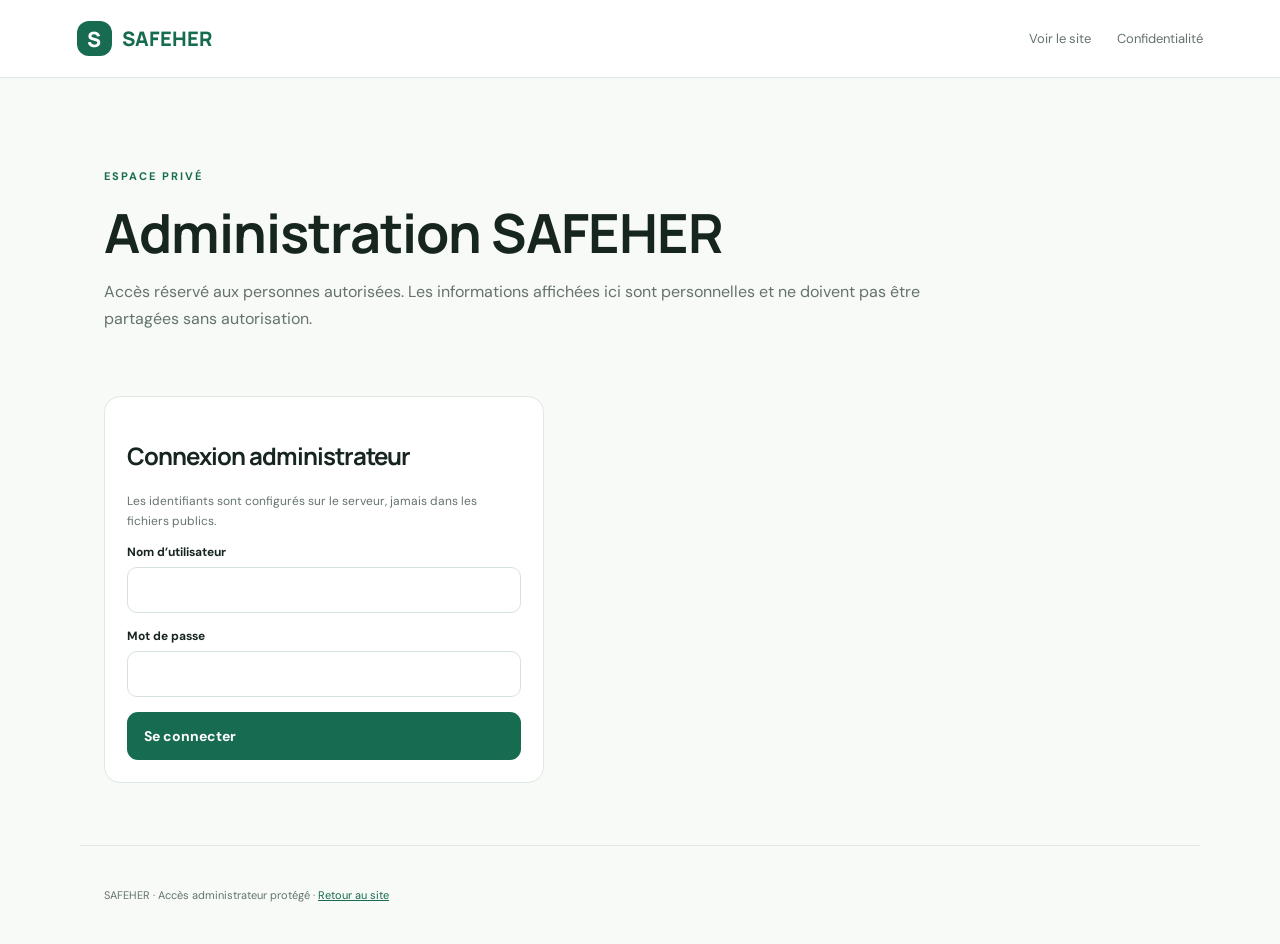
==== admin.html @ 68398f99 "maj pages" ====
<!doctype html>
<html lang="fr"><head><meta charset="utf-8"><meta name="viewport" content="width=device-width,initial-scale=1"><title>Administration · SAFEHER</title><link rel="stylesheet" href="/assets/style.css"></head>
<body><header class="top"><a class="brand" href="/"><span class="logo">S</span> SAFEHER</a><nav><a href="/">Voir le site</a><a href="/confidentialite">Confidentialité</a></nav></header>
<main class="admin-wrap">
<section class="page-hero"><span class="eyebrow">ESPACE PRIVÉ</span><h1>Administration SAFEHER</h1><p>Accès réservé aux personnes autorisées. Les informations affichées ici sont personnelles et ne doivent pas être partagées sans autorisation.</p></section>
<div id="notice" class="alert hidden" role="status"></div>
<section id="login-panel" class="admin-card admin-form"><h2>Connexion administrateur</h2><p class="small-note">Les identifiants sont configurés sur le serveur, jamais dans les fichiers publics.</p>
<form id="login-form"><label>Nom d’utilisateur<input name="username" autocomplete="username" required></label><label>Mot de passe<input name="password" type="password" autocomplete="current-password" required></label><button type="submit" id="login-button">Se connecter</button></form></section>
<section id="dashboard" class="hidden">
<div class="admin-header"><div><h2>Vue d’ensemble</h2><p class="small-note">Données réelles reçues par le backend SAFEHER.</p></div><div class="admin-actions"><button id="refresh" class="secondary" type="button">Actualiser</button><button id="export" type="button">Exporter CSV</button><button id="logout" class="secondary" type="button">Déconnexion</button></div></div>
<div class="admin-stats"><div class="metric"><span>Total des inscriptions</span><strong id="metric-total">0</strong></div><div class="metric"><span>Souhaitent être recontacté·es</span><strong id="metric-followup">0</strong></div><div class="metric"><span>Numéros renseignés</span><strong id="metric-phone">0</strong></div></div>
<div class="admin-card"><label>Rechercher par nom, région, ville ou profil<input id="search" type="search" placeholder="Saisir un terme…"></label><p class="small-note">Les coordonnées téléphoniques ne sont visibles que dans cet espace privé. Limitez leur consultation aux personnes autorisées.</p></div>
<div class="table-wrap"><table><thead><tr><th>ID</th><th>Prénom / pseudonyme</th><th>Région</th><th>Ville</th><th>Profil</th><th>Téléphone</th><th>Recontact</th><th>Date</th></tr></thead><tbody id="registrations"><tr><td colspan="8" class="empty">Chargement…</td></tr></tbody></table></div>
<p id="result-count" class="small-note"></p>
</section>
</main><footer class="admin-wrap">SAFEHER · Accès administrateur protégé · <a href="/">Retour au site</a></footer>
<script src="/assets/admin.js"></script></body></html>
---- assets/style.css ----
@import url('https://fonts.googleapis.com/css2?family=DM+Sans:wght@400;500;600;700&family=Manrope:wght@500;600;700;800&display=swap');
:root{--ink:#17251f;--green:#176b50;--mint:#e8f5ee;--muted:#65736c;--line:#dfe8e2;--paper:#f7faf7}
*{box-sizing:border-box}body{margin:0;background:var(--paper);color:var(--ink);font-family:'DM Sans',sans-serif}.top{height:78px;display:flex;align-items:center;justify-content:space-between;padding:0 6vw;background:#fff;border-bottom:1px solid var(--line)}.brand{text-decoration:none;font:800 20px Manrope,sans-serif;display:flex;align-items:center;gap:10px}.logo{display:grid;place-items:center;width:35px;height:35px;border-radius:12px;background:var(--green);color:white;font:800 21px Manrope}nav{display:flex;gap:26px}nav a{text-decoration:none;font-size:13px;color:var(--muted)}main{max-width:1180px;margin:auto;padding:54px 24px 30px}.hero{display:grid;grid-template-columns:1fr 470px;gap:70px;align-items:start}.hero-copy{padding-top:38px}.eyebrow{font-size:11px;letter-spacing:2px;font-weight:700;color:var(--green)}h1,h2,h3{font-family:Manrope,sans-serif;letter-spacing:-1px}h1{font-size:clamp(36px,4.6vw,58px);line-height:1.08;max-width:600px;margin:18px 0}p{line-height:1.65;color:var(--muted)}.hero-copy>p{font-size:17px;max-width:550px}.note{background:var(--mint);border-left:3px solid var(--green);padding:15px 17px;border-radius:0 10px 10px 0;font-size:13px;line-height:1.6;margin-top:28px}.form-card{background:#fff;border:1px solid var(--line);border-radius:20px;padding:27px;box-shadow:0 16px 45px #173c2610}.form-card h2{font-size:25px;margin:0 0 3px}.sub{font-size:13px;margin-top:0}.form-card form{margin-top:22px}label{display:block;font-size:12px;font-weight:700;margin:0 0 15px}input,select{width:100%;margin-top:7px;border:1px solid #d7e2da;border-radius:10px;padding:13px 12px;background:#fff;color:var(--ink);font:14px 'DM Sans',sans-serif;outline:none}input:focus,select:focus{border-color:var(--green);box-shadow:0 0 0 3px #176b5015}.two{display:grid;grid-template-columns:1fr 1fr;gap:12px}.privacy{font-size:11px;background:#faf6e9;padding:10px;border-radius:8px;margin:0 0 17px}.check{display:flex;align-items:flex-start;gap:10px;font-weight:500;line-height:1.5}.check input{width:16px;height:16px;margin:1px 0 0;flex-shrink:0;accent-color:var(--green)}button{display:flex;align-items:center;justify-content:space-between;gap:20px;width:100%;border:0;border-radius:11px;background:var(--green);color:#fff;padding:15px 17px;font:700 14px 'DM Sans',sans-serif;cursor:pointer;margin-top:12px}button:disabled{opacity:.65}.fine{font-size:10px;line-height:1.55;margin-bottom:0}.alert{padding:10px;border-radius:8px;font-size:12px;margin:12px 0;background:#fff0ed;color:#9d3022}.alert.success{background:#e8f5ee;color:#176b50}.hidden{display:none}.hp{position:absolute;left:-10000px}.features{display:grid;grid-template-columns:repeat(3,1fr);gap:22px;margin-top:66px}.features>div{padding:23px 22px;border-top:1px solid var(--line)}.num{color:var(--green);font-size:12px;font-weight:700}.features h3{font-size:19px;margin:12px 0 5px}.features p{font-size:13px;margin-bottom:0}.stats{margin-top:45px;background:#e8f5ee;border-radius:18px;padding:25px 30px;display:flex;align-items:center;justify-content:space-between;gap:20px}.stats h2{margin:9px 0 0}.stats p{margin:4px 0 0;font-size:13px}.count strong{display:block;font:800 38px Manrope;color:var(--green)}.count span{font-size:12px;color:var(--muted)}footer{font-size:11px;color:var(--muted);border-top:1px solid var(--line);padding-top:22px;margin-top:45px}@media(max-width:900px){.hero{grid-template-columns:1fr;gap:30px}.hero-copy{padding-top:0}.form-card{max-width:600px}.features{margin-top:35px}.top{padding:0 20px}}@media(max-width:600px){main{padding:30px 16px}.top{height:65px}nav{gap:12px}nav a{font-size:11px}.hero-copy h1{font-size:39px}.form-card{padding:20px}.two,.features{grid-template-columns:1fr}.stats{align-items:flex-start;flex-direction:column}}

/* Pages publiques additionnelles */
a{color:var(--green)}
.page-hero{padding:44px 0 28px;max-width:850px}
.page-hero h1{font-size:clamp(34px,5vw,54px);max-width:850px}
.page-panel{background:#fff;border:1px solid var(--line);border-radius:18px;padding:24px;margin:18px 0}
.page-grid{display:grid;grid-template-columns:repeat(3,minmax(0,1fr));gap:18px;margin:24px 0}
.page-grid .page-panel{margin:0}
.page-panel h2,.page-panel h3{margin-top:0}
.page-panel p,.page-panel li{font-size:14px}
.text-link{display:inline-flex;margin-top:12px;font-weight:700;text-decoration:none}
.footer-links{display:flex;gap:16px;flex-wrap:wrap;margin-top:10px}
.footer-links a{color:var(--muted);text-decoration:none}
.admin-wrap{max-width:1120px;margin:0 auto;padding:42px 24px}
.admin-header{display:flex;justify-content:space-between;align-items:center;gap:18px;flex-wrap:wrap}
.admin-card{background:#fff;border:1px solid var(--line);border-radius:16px;padding:22px;margin:20px 0}
.admin-form{max-width:440px}
.admin-form input{display:block}
.admin-actions{display:flex;gap:12px;flex-wrap:wrap;margin:16px 0}
.admin-actions button{width:auto;margin:0}
button.secondary{background:#fff;color:var(--green);border:1px solid var(--line)}
.admin-stats{display:grid;grid-template-columns:repeat(3,minmax(0,1fr));gap:14px}
.metric{background:var(--mint);padding:18px;border-radius:12px}
.metric strong{font:800 28px Manrope;color:var(--green);display:block}
.table-wrap{overflow:auto;border:1px solid var(--line);border-radius:12px;background:#fff}
table{border-collapse:collapse;width:100%;font-size:13px;white-space:nowrap}
th,td{padding:12px 14px;text-align:left;border-bottom:1px solid var(--line)}
th{background:#f2f7f3;color:#385247}
.empty{padding:20px;color:var(--muted);text-align:center}
.small-note{font-size:12px;color:var(--muted)}
.hidden{display:none!important}
@media(max-width:750px){.page-grid,.admin-stats{grid-template-columns:1fr}.admin-wrap{padding:28px 16px}.top{height:auto;min-height:65px;padding-top:14px;padding-bottom:14px;align-items:flex-start;gap:10px;flex-wrap:wrap}nav{flex-wrap:wrap}}
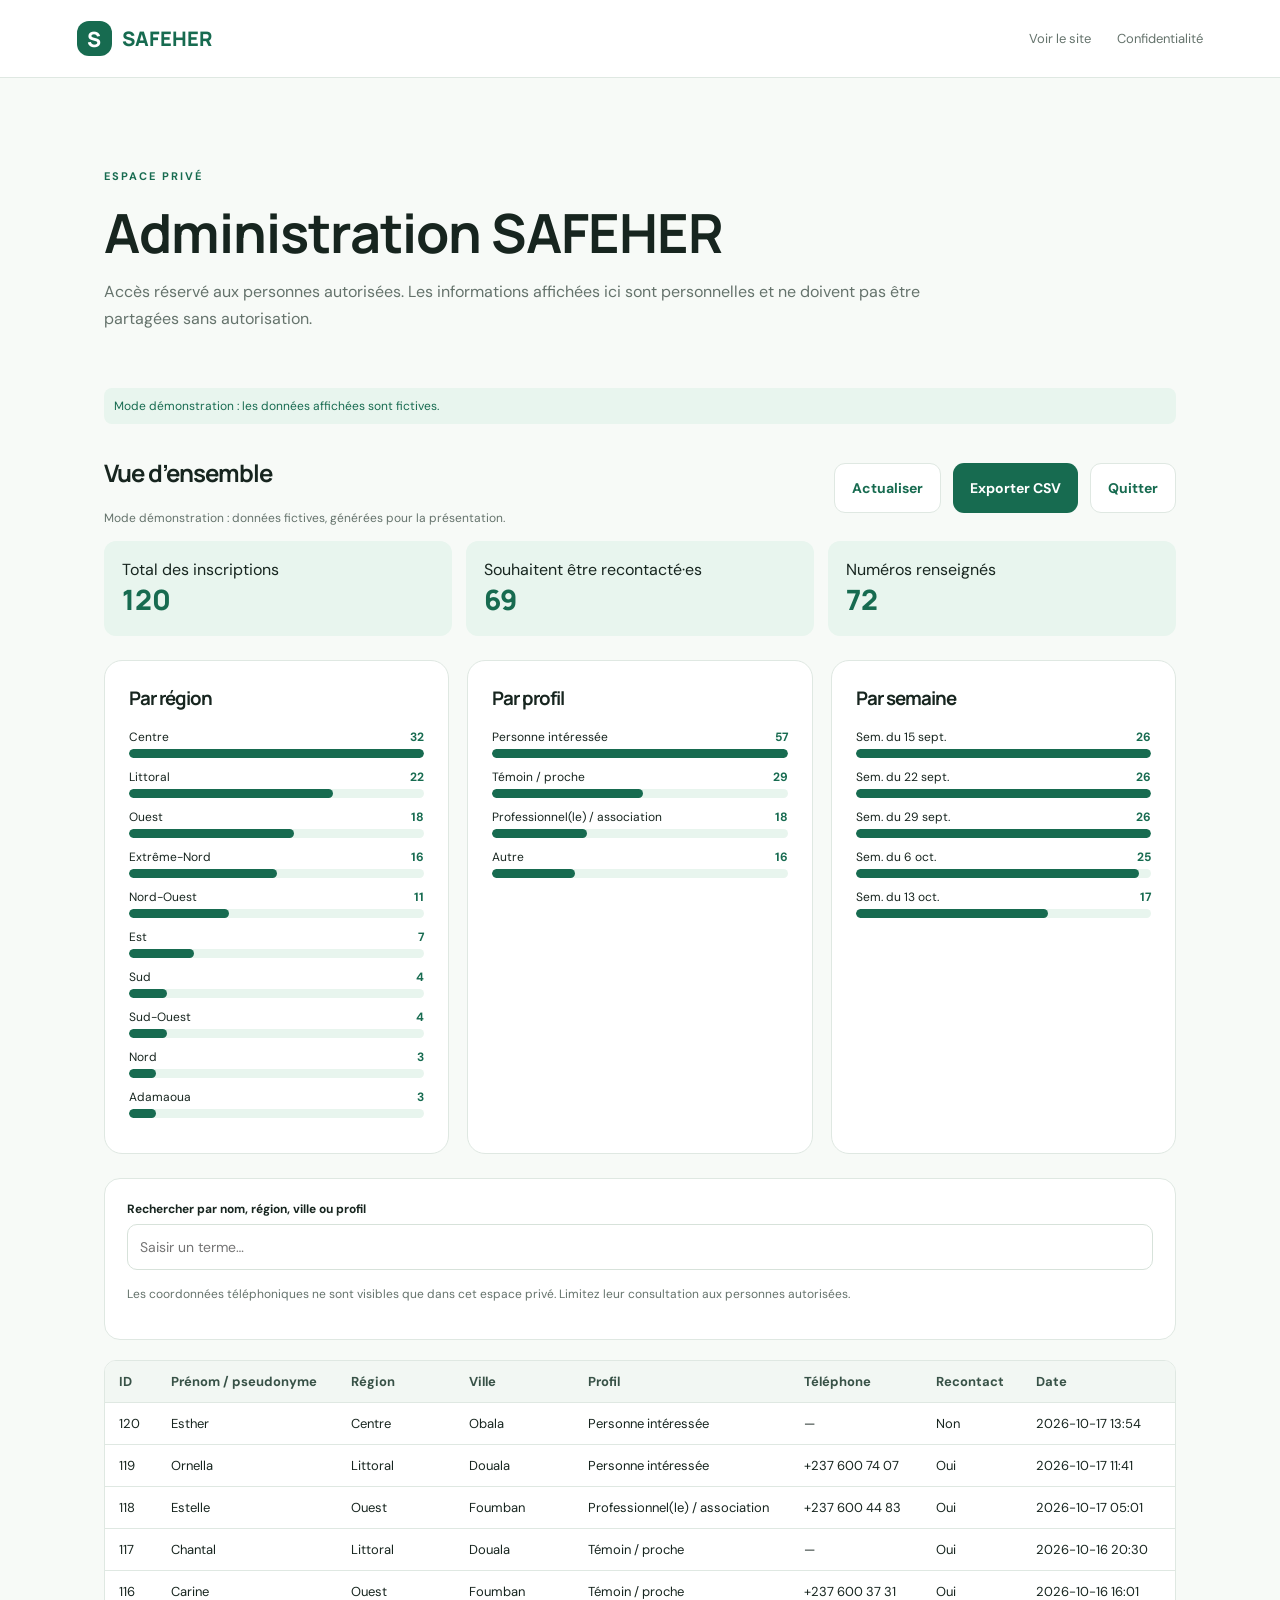
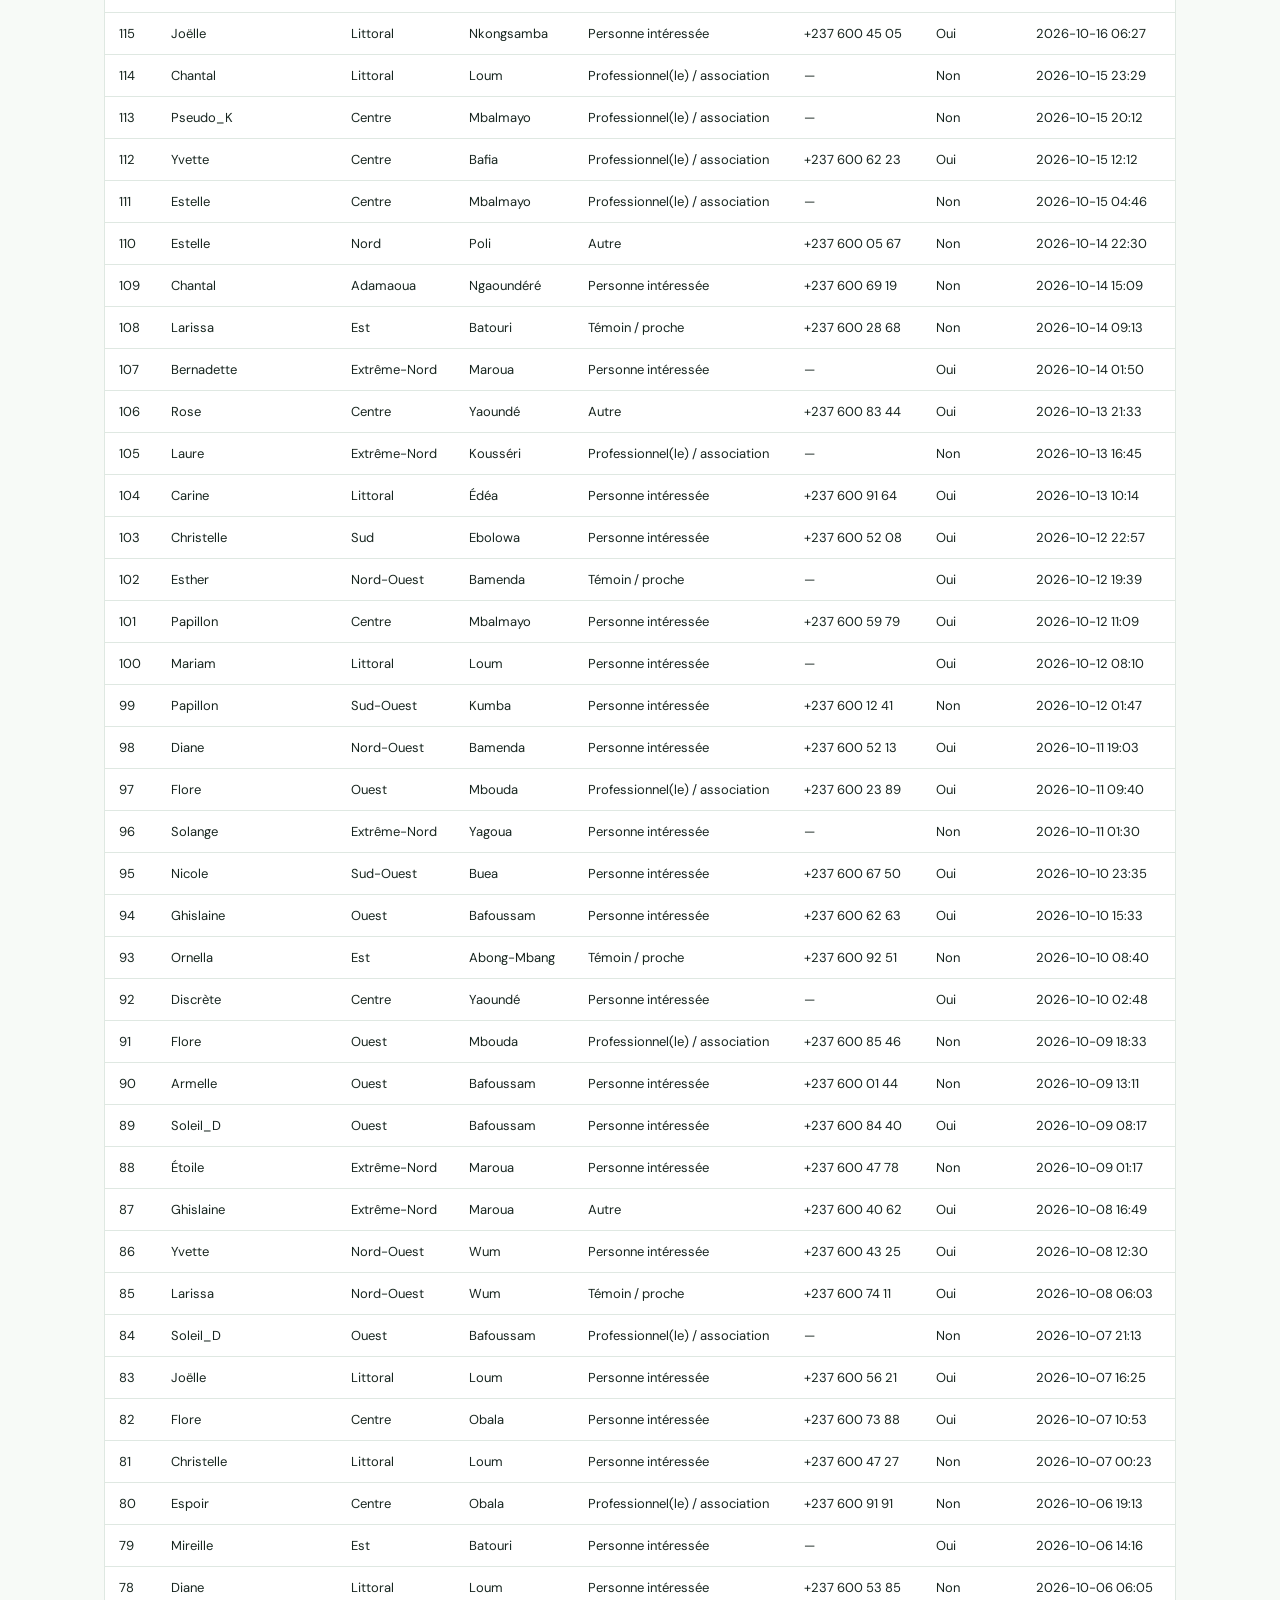
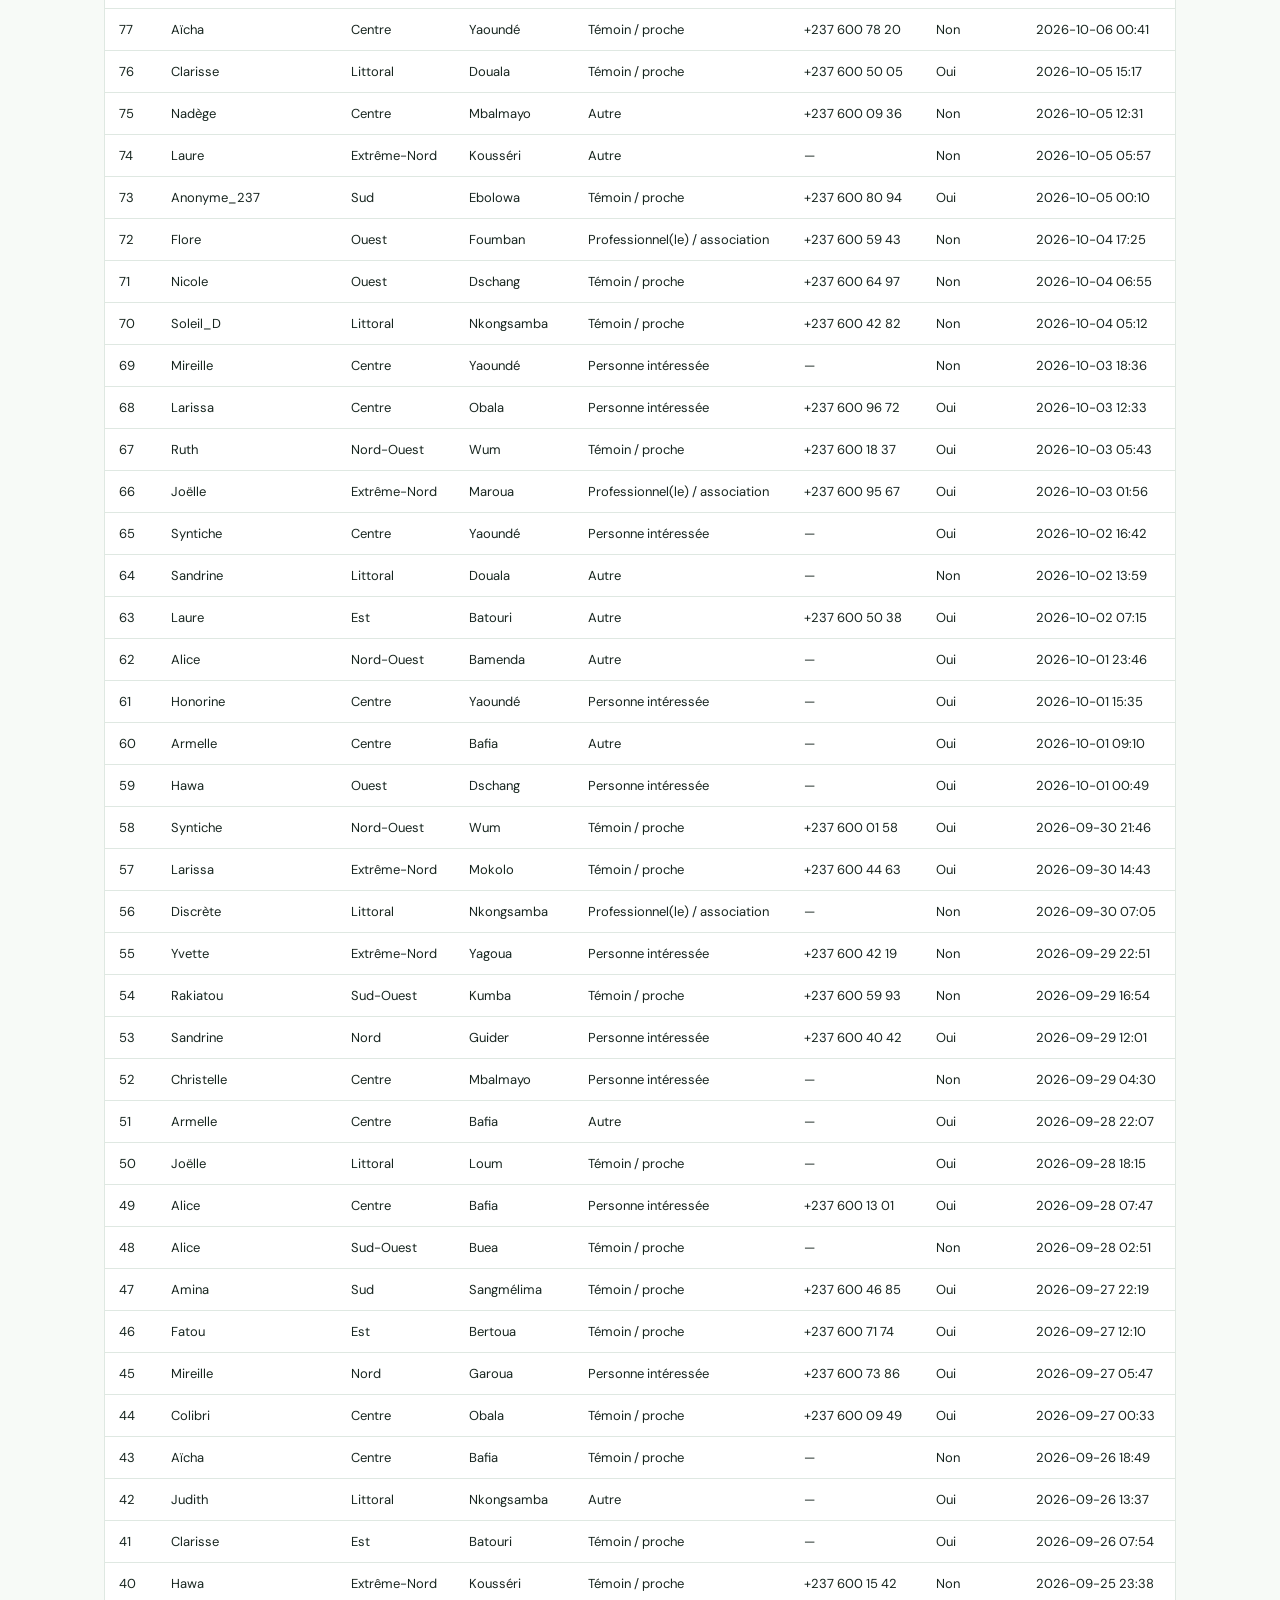
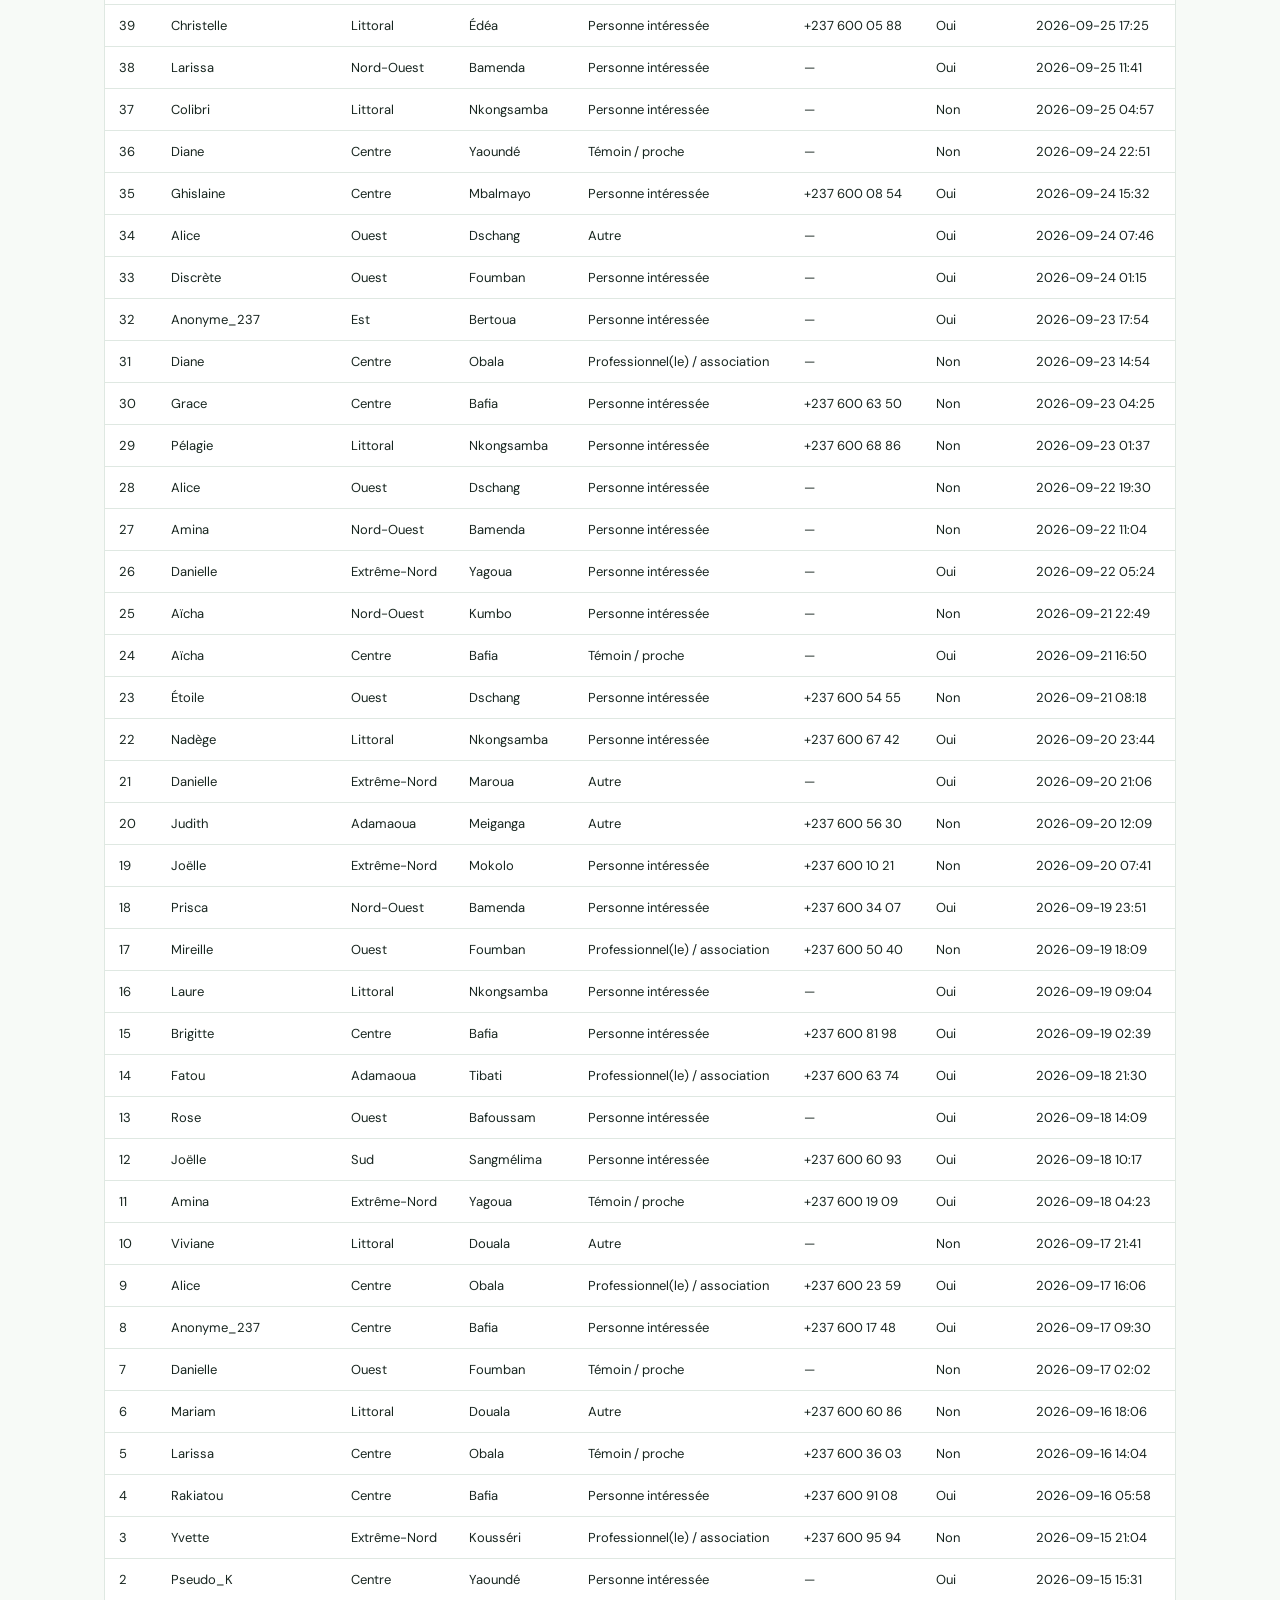
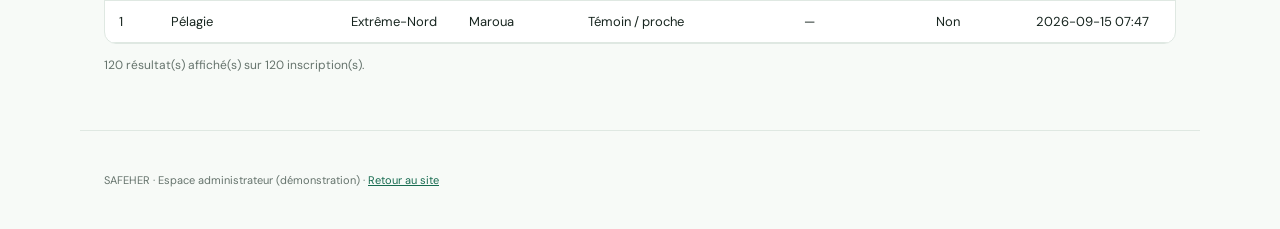
==== commit 3876875e: "Mode démonstration front" ====
--- a/admin.html
+++ b/admin.html
@@ -1,17 +1,20 @@
 <!doctype html>
-<html lang="fr"><head><meta charset="utf-8"><meta name="viewport" content="width=device-width,initial-scale=1"><title>Administration · SAFEHER</title><link rel="stylesheet" href="/assets/style.css"></head>
+<html lang="fr"><head><meta charset="utf-8"><meta name="viewport" content="width=device-width,initial-scale=1"><meta name="robots" content="noindex"><title>Administration · SAFEHER</title><link rel="stylesheet" href="/assets/style.css"></head>
 <body><header class="top"><a class="brand" href="/"><span class="logo">S</span> SAFEHER</a><nav><a href="/">Voir le site</a><a href="/confidentialite">Confidentialité</a></nav></header>
 <main class="admin-wrap">
 <section class="page-hero"><span class="eyebrow">ESPACE PRIVÉ</span><h1>Administration SAFEHER</h1><p>Accès réservé aux personnes autorisées. Les informations affichées ici sont personnelles et ne doivent pas être partagées sans autorisation.</p></section>
 <div id="notice" class="alert hidden" role="status"></div>
-<section id="login-panel" class="admin-card admin-form"><h2>Connexion administrateur</h2><p class="small-note">Les identifiants sont configurés sur le serveur, jamais dans les fichiers publics.</p>
-<form id="login-form"><label>Nom d’utilisateur<input name="username" autocomplete="username" required></label><label>Mot de passe<input name="password" type="password" autocomplete="current-password" required></label><button type="submit" id="login-button">Se connecter</button></form></section>
-<section id="dashboard" class="hidden">
-<div class="admin-header"><div><h2>Vue d’ensemble</h2><p class="small-note">Données réelles reçues par le backend SAFEHER.</p></div><div class="admin-actions"><button id="refresh" class="secondary" type="button">Actualiser</button><button id="export" type="button">Exporter CSV</button><button id="logout" class="secondary" type="button">Déconnexion</button></div></div>
+<section id="dashboard">
+<div class="admin-header"><div><h2>Vue d’ensemble</h2><p class="small-note">Mode démonstration : données fictives, générées pour la présentation.</p></div><div class="admin-actions"><button id="refresh" class="secondary" type="button">Actualiser</button><button id="export" type="button">Exporter CSV</button><button id="logout" class="secondary" type="button">Quitter</button></div></div>
 <div class="admin-stats"><div class="metric"><span>Total des inscriptions</span><strong id="metric-total">0</strong></div><div class="metric"><span>Souhaitent être recontacté·es</span><strong id="metric-followup">0</strong></div><div class="metric"><span>Numéros renseignés</span><strong id="metric-phone">0</strong></div></div>
+<div class="page-grid">
+<div class="page-panel"><h3>Par région</h3><div id="chart-region"></div></div>
+<div class="page-panel"><h3>Par profil</h3><div id="chart-profile"></div></div>
+<div class="page-panel"><h3>Par semaine</h3><div id="chart-week"></div></div>
+</div>
 <div class="admin-card"><label>Rechercher par nom, région, ville ou profil<input id="search" type="search" placeholder="Saisir un terme…"></label><p class="small-note">Les coordonnées téléphoniques ne sont visibles que dans cet espace privé. Limitez leur consultation aux personnes autorisées.</p></div>
 <div class="table-wrap"><table><thead><tr><th>ID</th><th>Prénom / pseudonyme</th><th>Région</th><th>Ville</th><th>Profil</th><th>Téléphone</th><th>Recontact</th><th>Date</th></tr></thead><tbody id="registrations"><tr><td colspan="8" class="empty">Chargement…</td></tr></tbody></table></div>
 <p id="result-count" class="small-note"></p>
 </section>
-</main><footer class="admin-wrap">SAFEHER · Accès administrateur protégé · <a href="/">Retour au site</a></footer>
+</main><footer class="admin-wrap">SAFEHER · Espace administrateur (démonstration) · <a href="/">Retour au site</a></footer>
 <script src="/assets/admin.js"></script></body></html>
